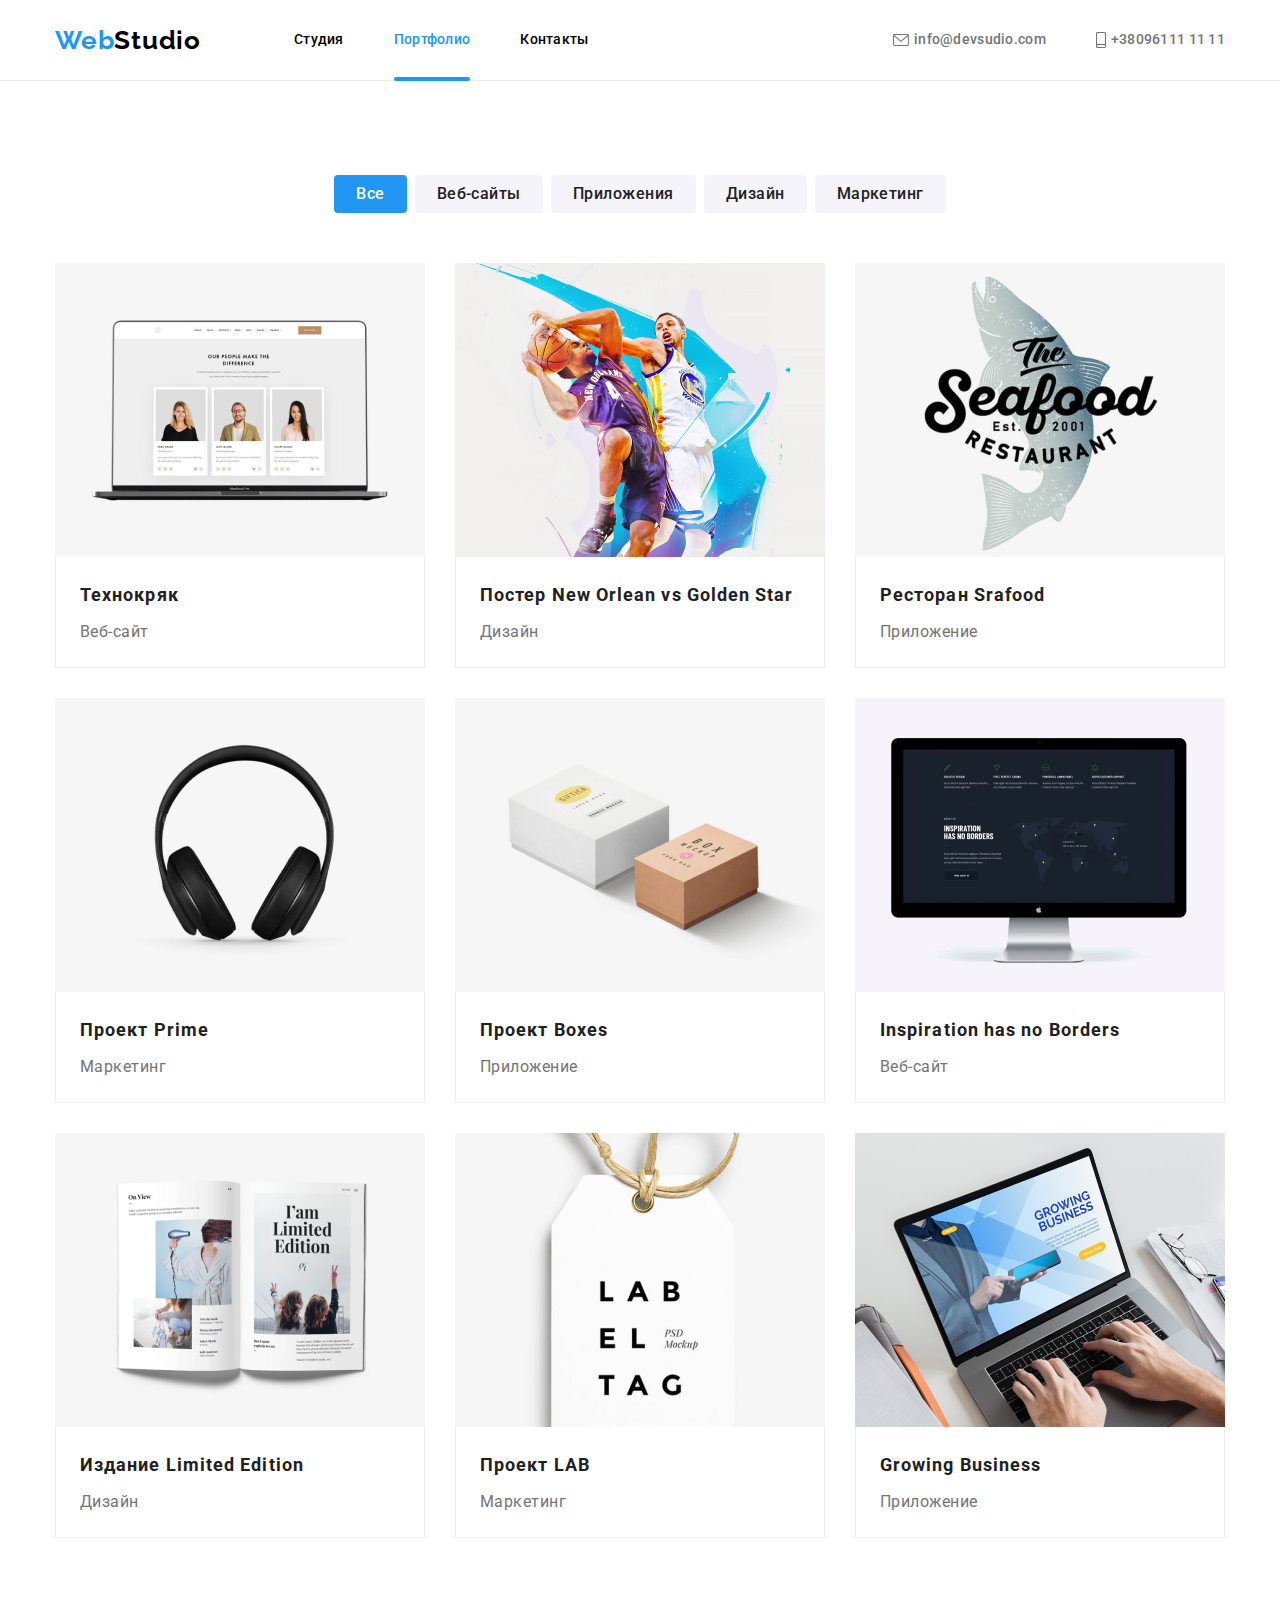
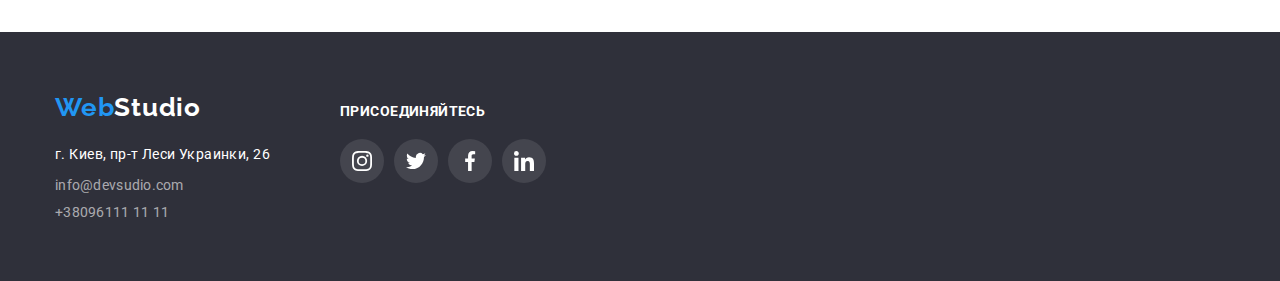
==== portfolio.html @ f9e0af10 "репозиторий для 6 дз" ====
<!DOCTYPE html>
<html lang="ru">
<head>
    <meta charset="UTF-8">
    <meta http-equiv="X-UA-Compatible" content="IE=edge">
    <meta name="viewport" content="width=device-width, initial-scale=1.0">
    <title>WebStudio - Портфолио</title>
    <link rel="stylesheet" href="https://fonts.googleapis.com/css2?family=Raleway:wght@700&family=Roboto:wght@400;500;700;900&display=swap" >
    <link rel="stylesheet" href="./css/modern-normalize.css">
    <link rel="stylesheet" href="./css/styles.css">
  
</head>
<body>
    <header class="header">
        <div class="container">
        <nav class="nav">
        <a href="index.html" class="logo">Web<span class="logo-black-color">Studio</span></a>
        <ul class="nav-list">
        <li class="nav-links "><a href="index.html" class="nav-links-item">Студия</a></li>
        <li class="nav-links"><a href="portfolio.html" class="nav-links-item current">Портфолио</a></li>
        <li class="nav-links"><a href="" class="nav-links-item">Контакты</a></li>
        </ul>
        </nav>
        <ul class="auth-list">
        <li class="auth-links">
            <a href="mailto:info@devsudio.com" class="auth-links-item">
                <svg class="auth-links-icons" width="16" height="12"><use href="./images/icons.svg#icon-envelope-1"></use>
                </svg>
                info@devsudio.com</a></li>
        <li class="auth-links"><a href="tel.:+380961111111" class="auth-links-item">
            <svg class="auth-links-icons" width="10" height="16">
                <use href="./images/icons.svg#icon-smartphone"></use>
            </svg>
            +38096111 11 11</a></li>
        </ul>
        </div>
    </header>
    <main>
        <!-- Our Products-->
        <section class="our-products">
<div class="container">
    <ul class="filter-list">
    <li class="filter-item">
        <button type="button" class="filter-item-btn active">Все</button>
    </li>
    <li class="filter-item">
        <button type="button" class="filter-item-btn">Веб-сайты</button>
    </li>
    <li class="filter-item">
        <button type="button" class="filter-item-btn">Приложения</button>
    </li>
    <li class="filter-item">
        <button type="button" class="filter-item-btn">Дизайн</button>
    </li>
    <li class="filter-item">
        <button type="button" class="filter-item-btn">Маркетинг</button>
    </li>
    </ul>

<h1 hidden>Наши проекты</h1>
<ul class="our-products-list">
<li class="our-products-item">
    <!-- <div class="card"> -->
        <a href="" class="our-products-item-link">
            <div class="overlay">
                <img src="./images/techocrack.jpg" alt="технокряк" width="370">            
                <p>Технокряк это современная площадка распространения коронавируса. Компании используют эту платформу для цифрового шпионажа и атак на защищённые сервера конкурентов.</p>
            </div>
            <div class="our-product-items-text">
            <h2 class="our-products-item-h2">Технокряк</h2>
            <p class="our-products-item-p">Веб-сайт</p>
            </div>
        </a>
    <!-- </div> -->
    
</li>
<li class="our-products-item">
    <!-- <div class="card"> -->
        <a href="" class="our-products-item-link">
        <div class="overlay">
            <img src="./images/new-orlean-vs-golden-star.jpg" alt="постер new orlean vs golden star" width="370">
            <p>Технокряк это современная площадка распространения коронавируса. Компании используют эту платформу для цифрового шпионажа и атак на защищённые сервера конкурентов.</p>
        </div>
        <div class="our-product-items-text">
        <h2 class="our-products-item-h2">Постер New Orlean vs Golden Star</h2>
        <p class="our-products-item-p">Дизайн</p>
        </div>
    </a>
<!-- </div> -->
</li>
<li class="our-products-item">
    <!-- <div class="card"> -->
        <a href="" class="our-products-item-link">
        <div class="overlay">
            <img src="./images/seafood.jpg" alt="seafood" width="370">
            <p>Технокряк это современная площадка распространения коронавируса. Компании используют эту платформу для цифрового шпионажа и атак на защищённые сервера конкурентов.</p>
        </div>
        <div class="our-product-items-text">
        <h2 class="our-products-item-h2">Ресторан Srafood</h2>
        <p class="our-products-item-p">Приложение</p>
        </div>
    </a>
<!-- </div> -->
</li>
<li class="our-products-item">
    <!-- <div class="card"> -->
        <a href="" class="our-products-item-link">
        <div class="overlay">
            <img src="./images/prinme.jpg" alt="Project Prime" width="370">
            <p>Технокряк это современная площадка распространения коронавируса. Компании используют эту платформу для цифрового шпионажа и атак на защищённые сервера конкурентов.</p>
        </div>
        <div class="our-product-items-text">
        <h2 class="our-products-item-h2">Проект Prime</h2>
        <p class="our-products-item-p">Маркетинг</p>
        </div>
    </a>
<!-- </div> -->
</li>
<li class="our-products-item">
    <!-- <div class="card"> -->
        <a href="" class="our-products-item-link">
        <div class="overlay">
            <img src="./images/boxes.jpg" alt="Project boxes" width="370">
            <p>Технокряк это современная площадка распространения коронавируса. Компании используют эту платформу для цифрового шпионажа и атак на защищённые сервера конкурентов.</p>
        </div>
        <div class="our-product-items-text">
        <h2 class="our-products-item-h2">Проект Boxes</h2>
        <p class="our-products-item-p">Приложение</p>
        </div>
    </a>
<!-- </div> -->
</li>
<li class="our-products-item">
    <!-- <div class="card"> -->
        <a href="" class="our-products-item-link">
        <div class="overlay">
            <img src="./images/inspiration.jpg" alt="inspiration" width="370">
            <p>Технокряк это современная площадка распространения коронавируса. Компании используют эту платформу для цифрового шпионажа и атак на защищённые сервера конкурентов.</p>
        </div>
        <div class="our-product-items-text">
        <h2 class="our-products-item-h2">Inspiration has no Borders</h2>
        <p class="our-products-item-p">Веб-сайт</p>
        </div>
    </a>
<!-- </div> -->
</li>
<li class="our-products-item">
    <!-- <div class="card"> -->
        <a href="" class="our-products-item-link">
            <div class="overlay">
                <img src="./images/limited-edition.jpg" alt="limited limited edition" width="370">
                <p>Технокряк это современная площадка распространения коронавируса. Компании используют эту платформу для цифрового шпионажа и атак на защищённые сервера конкурентов.</p>
            </div>
        <div class="our-product-items-text">
        <h2 class="our-products-item-h2">Издание Limited Edition</h2>
        <p class="our-products-item-p">Дизайн</p>
        </div>
    </a>
<!-- </div> -->
</li>
<li class="our-products-item">
    <!-- <div class="card"> -->
        <a href="" class="our-products-item-link">
            <div class="overlay">
                <img src="./images/lab.jpg" alt="Проект Lab" width="370">
                <p>Технокряк это современная площадка распространения коронавируса. Компании используют эту платформу для цифрового шпионажа и атак на защищённые сервера конкурентов.</p>
            </div>
        <div class="our-product-items-text">
        <h2 class="our-products-item-h2">Проект LAB</h2>
        <p class="our-products-item-p">Маркетинг</p>
        </div>
    </a>
<!-- </div> -->
</li>
<li class="our-products-item">
    <!-- <div class="card"> -->
        <a href="" class="our-products-item-link">
            <div class="overlay">
                <img src="./images/growing-business.jpg" alt="growing business" width="370">
                <p>Технокряк это современная площадка распространения коронавируса. Компании используют эту платформу для цифрового шпионажа и атак на защищённые сервера конкурентов.</p>
            </div>
        <div class="our-product-items-text">
        <h2 class="our-products-item-h2">Growing Business</h2>
        <p class="our-products-item-p">Приложение</p>
        </div>
    </a>
<!-- </div> -->
</li>
</ul>
</div>
</section>
</main>
<footer class="footer">
    <div class="container">
    <div class="join-footer">
    <a href="index.html" class="logo">Web<span class="logo-white-color">Studio </span></a>
    <address>
    <p class="footer-p">г. Киев, пр-т Леси Украинки, 26</p>
    <ul>
    <li class="auth-links"><a href="mailto:info@devsudio.com" class="auth-links-item-footer">info@devsudio.com</a></li>
    <li class="auth-links"><a href="tel.:+380961111111" class="auth-links-item-footer">+38096111 11 11</a></li>
    </ul>
    </address>
    </div>
    <div class="join">
    <p class="join-title">Присоединяйтесь</p>
    <ul class="join-links-list">
        <li class="join-links-item"><a href="" class="join-link">
                <svg class="join-links-icons">
                    <use href="./images/icons.svg#icon-instagram-2-1"></use>
                </svg>
            </a></li>
        <li class="join-links-item"><a href="" class="join-link">
                <svg class="join-links-icons">
                    <use href="./images/icons.svg#icon-twitter-1-1"></use>
                </svg>
            </a></li>
        <li class="join-links-item"><a href="" class="join-link">
                <svg class="join-links-icons">
                    <use href="./images/icons.svg#icon-facebook-1-1"></use>
                </svg>
            </a></li>
        <li class="join-links-item"><a href="" class="join-link">
                <svg class="join-links-icons">
                    <use href="./images/icons.svg#icon-linkedin-1-1"></use>
                </svg>
            </a></li>
    </ul>
    </div>
    </div>
    </footer>
</body>
</html>
---- css/styles.css ----
:root {
  --accent-color: #2196f3;
  --primary-text-color: #757575;
  --title-text-color: #000000;
  --bcg-color: #2f303a;
  --light-bcg-color: #f5f4fa;
  --filter-item-text-color: #212121;
  --primary-white-color: #ffffff;
  --footer-auth-text-color: rgba(255, 255, 255, 0.6);
  --hero-button-accent-bcg-color: #188ce8;
  --client-icons-color: #afb1b8;
  --join-link-bg-color: rgba(255, 255, 255, 0.1);
}

body {
  font-family: "Roboto", sans-serif;
  color: var(--primary-text-color);
  background-color: var(--primary-white-color);

  margin: 0;
}
h1,
h2,
h3,
h4,
h5,
h6,
ul,
p {
  margin: 0px;
  padding: 0px;
}
img {
  display: block;
}

.logo-black-color {
  font-family: Raleway;
  font-weight: bold;
  font-size: 26px;
  line-height: 1.19;
  letter-spacing: 0.03em;
  color: var(--title-text-color);
  text-decoration: none;
}
.logo-white-color {
  font-family: Raleway;
  font-weight: bold;
  font-size: 26px;
  line-height: 1.19;
  letter-spacing: 0.03em;
  color: var(--primary-white-color);
  text-decoration: none;
}
.logo {
  font-family: Raleway;
  font-weight: bold;
  font-size: 26px;
  line-height: 1.19;
  letter-spacing: 0.03em;
  color: var(--accent-color);
  text-decoration: none;
  margin-right: 93px;
  padding-top: 24px;
  padding-bottom: 24px;
}
.footer .logo {
  display: inline-block;
  margin-right: 0px;
  padding-top: 0;
  padding-bottom: 0;
  margin-bottom: 20px;
}
.hero-section {
  background: linear-gradient(
      to right,
      rgba(47, 48, 58, 0.4),
      rgba(47, 48, 58, 0.4)
    ),
    url(../images/background-hero.jpg);
  padding-top: 200px;
  padding-bottom: 200px;
  max-width: 1600px;
  margin-left: auto;
  margin-right: auto;
}

.hero-title {
  color: var(--primary-white-color);
  font-weight: 900;
  font-size: 44px;
  line-height: 1.36;
  width: 696px;
  text-align: center;
  letter-spacing: 0.06em;
  text-transform: uppercase;
  margin-top: 0px;
  margin-left: auto;
  margin-right: auto;
}

.auth-links-icons {
  margin-right: 5px;
  fill: currentColor;
}

.nav-links-item:hover,
.nav-links-item:focus,
.auth-links-item:hover,
.auth-links-item:focus {
  color: var(--accent-color);
  fill: var(--accent-color);
}

.nav-list {
  display: flex;
}

.auth-list {
  display: flex;
}
.filter-list {
  list-style: none;
  display: flex;

  justify-content: center;
}

.nav-links-item {
  position: relative;
  display: block;
  padding-top: 32px;
  padding-bottom: 32px;
  color: var(--title-text-color);
  text-decoration: none;
  font-weight: 500;
  font-size: 14px;
  line-height: 1.14;
  letter-spacing: 0.02em;
  transition-property: color, fill;
  transition-timing-function: cubic-bezier(0.4, 0, 0.2, 1);
  transition-duration: 250ms;
}

.nav-links-item.current::after {
  content: "";
  position: absolute;
  bottom: -1px;

  display: block;
  width: 100%;
  height: 4px;
  background-color: var(--accent-color);
  border-radius: 2px;
}

.auth-links-item {
  display: flex;
  align-items: center;
  padding-top: 32px;
  padding-bottom: 32px;
  text-decoration: none;
  font-weight: 500;
  font-size: 14px;
  line-height: 1.14;
  letter-spacing: 0.02em;
  color: var(--primary-text-color);
  transition-property: color, fill;
  transition-timing-function: cubic-bezier(0.4, 0, 0.2, 1);
  transition-duration: 250ms;
}

.nav-links,
.auth-links {
  list-style: none;
}
.nav-links:not(:last-child) {
  margin-right: 50px;
}
.auth-links:not(:last-child) {
  margin-right: 50px;
}
.hero-button {
  display: block;
  border: none;
  border-radius: 4px;
  height: 50px;
  width: 200px;
  margin-left: auto;
  margin-right: auto;
  font-family: inherit;
  font-weight: bold;
  font-size: 16px;
  line-height: 1.87;
  letter-spacing: 0.06em;
  cursor: pointer;

  box-shadow: 0px 4px 4px rgba(0, 0, 0, 0.15);
  color: var(--primary-white-color);
  background-color: var(--accent-color);
  transition-property: background-color;
  transition-timing-function: cubic-bezier(0.4, 0, 0.2, 1);
  transition-duration: 250ms;
}

.hero-button:hover,
.hero-button:focus {
  background-color: var(--hero-button-accent-bcg-color);
}

.filter-item-btn {
  font-family: inherit;
  font-weight: 500;
  font-size: 16px;
  line-height: 1.62;
  text-align: center;
  letter-spacing: 0.03em;
  color: var(--filter-item-text-color);
  background-color: var(--light-bcg-color);
  border: none;
  border-radius: 4px;
  cursor: pointer;
  padding: 6px 22px 6px 22px;
  transition-property: color, background-color, box-shadow;
  transition-timing-function: cubic-bezier(0.4, 0, 0.2, 1);
  transition-duration: 250ms;
}

.filter-item-btn:hover,
.filter-item-btn:focus {
  background-color: var(--accent-color);
  color: var(--primary-white-color);
  box-shadow: 0px 3px 1px rgba(0, 0, 0, 0.1), 0px 1px 2px rgba(0, 0, 0, 0.08),
    0px 2px 2px rgba(0, 0, 0, 0.12);
}

.filter-item:not(:last-child) {
  margin-right: 8px;
}

.active {
  color: var(--primary-white-color);
  background-color: var(--accent-color);
}

.company-rules-section-h3 {
  margin-bottom: 10px;

  font-weight: bold;
  font-size: 14px;
  line-height: 1.14;
  letter-spacing: 0.03em;
  text-transform: uppercase;
  color: var(--title-text-color);
}
.company-rules-item > div {
  margin-bottom: 30px;
}

.company-rules-section-p {
  font-weight: normal;
  font-size: 14px;
  line-height: 1.71;
  letter-spacing: 0.03em;
}

.company-rules-section-ul {
  list-style: none;
  display: inline-flex;
}
.company-rules-icons {
  display: block;
  border-radius: 4px;
  margin-bottom: 30px;
}

.how-we-do-section-h2 {
  margin-bottom: 50px;
  font-weight: bold;
  font-size: 36px;
  line-height: 1.17;
  text-align: center;
  letter-spacing: 0.03em;
  color: var(--title-text-color);
}

.how-we-do-section-ul {
  list-style: none;
  display: flex;
  justify-content: center;
}

.how-we-do-item {
  position: relative;
}

.how-we-do-text {
  position: absolute;
  bottom: 0;
  height: 70px;
  width: 100%;
  background-color: rgba(47, 48, 58, 0.8);
}
.how-we-do-text > p {
  position: absolute;
  top: 50%;
  transform: translateY(-50%);

  /* outline: 3px solid yellow; */
  width: 100%;
  color: var(--primary-white-color);
  font-weight: bold;
  font-size: 14px;
  line-height: 16px;
  text-align: center;
  letter-spacing: 0.03em;
  text-transform: uppercase;
}

.how-we-do-item:not(:last-child) {
  margin-right: 30px;
}

.our-team-section {
  background-color: var(--light-bcg-color);
  padding-top: 94px;
  padding-bottom: 94px;
}
.our-team-section-ul {
  list-style: none;
  display: flex;
  justify-content: center;
}

.our-team-section-h2 {
  margin-bottom: 50px;
  font-weight: bold;
  font-size: 36px;
  line-height: 1.17;
  text-align: center;
  letter-spacing: 0.03em;
  color: var(--title-text-color);
}
.our-team-section-h3 {
  margin-bottom: 10px;
  font-weight: 500;
  font-size: 16px;
  line-height: 1.19;
  text-align: center;
  letter-spacing: 0.03em;
  color: var(--title-text-color);
}

.social-link {
  display: flex;
  width: 44px;
  height: 44px;
  align-items: center;
  justify-content: center;
  color: var(--client-icons-color);
  background-color: var(--primary-white-color);
  border-radius: 50%;
  transition-property: color, background-color;
  transition-timing-function: cubic-bezier(0.4, 0, 0.2, 1);
  transition-duration: 250ms;
}

.social-link:hover,
.social-link:focus {
  border-radius: 50%;
  background-color: var(--accent-color);
  /* display: flex;
  width: 44px;
  height: 44px;
  align-items: center;
  justify-content: center; */
  color: currentColor;
}
.social-links-item:not(:last-child) {
  margin-right: 10px;
}

.social-links-list {
  display: flex;
  list-style: none;
  justify-content: center;
}
.social-link:hover .social-links-icons,
.social-link:focus .social-links-icons {
  fill: #ffffff;
}

.social-links-icons {
  width: 20px;
  height: 20px;
  fill: currentColor;
  transition-property: fill;
  transition-timing-function: cubic-bezier(0.4, 0, 0.2, 1);
  transition-duration: 250ms;
}

.regular-clients {
  color: var(--client-icons-color);
  padding-top: 94px;
  padding-bottom: 94px;
}
.regular-clients-title {
  text-align: center;
  margin-bottom: 50px;

  font-weight: bold;
  font-size: 36px;
  line-height: 42px;
  text-align: center;
  letter-spacing: 0.03em;

  color: var(--filter-item-text-color);
}
.regular-clients-list {
  display: flex;
  list-style: none;
  padding: 0;
  margin: 0;
  justify-content: center;
}
.regular-clients-list > li {
  width: 170px;
  height: 92px;
  border-radius: 4px;
  display: flex;
  align-items: center;
  justify-content: center;
}
.regular-clients-list > li:not(:last-child) {
  margin-right: 30px;
}

.regular-clients-link {
  color: var(--client-icons-color);
  border: 1px solid var(--client-icons-color);
  border-radius: 4px;
  transition-property: fill, color, border-color;
  transition-timing-function: cubic-bezier(0.4, 0, 0.2, 1);
  transition-duration: 250ms;
}
.regular-clients-link:hover,
.regular-clients-link:focus {
  color: var(--accent-color);
  fill: var(--accent-color);
  border-color: var(--accent-color);
}

.regular-clients-icons {
  display: block;
  width: 170px;
  height: 92px;
  fill: currentColor;
}
.header {
  border-bottom: 1px solid #ececec;
}
.header .container {
  background-color: var(--primary-white-color);
  display: flex;
}

.header > ul {
  margin: 0px;
  padding: 0px;
}

.join {
  margin-left: 70px;
}
.footer {
  background-color: var(--bcg-color);
  padding-top: 60px;
  padding-bottom: 60px;
}

.footer-p {
  color: var(--primary-white-color);
  font-style: normal;
  font-weight: normal;
  font-size: 14px;
  line-height: 1.71;
  letter-spacing: 0.03em;
}
.footer .auth-links {
  margin-top: 9px;
  margin-right: 0;
}
.our-products {
  padding-top: 94px;
  padding-bottom: 94px;
}

.our-products-list {
  list-style: none;
  margin-top: 50px;
  display: flex;
  flex-wrap: wrap;
}

.our-products-item {
  /* position: relative; */
  margin-right: 30px;
  margin-bottom: 30px;
  max-width: 370px;
  background: #ffffff;
}

.our-products-item-link {
  text-decoration: none;
  color: currentColor;
  display: block;
  transition-property: box-shadow;
  transition-timing-function: cubic-bezier(0.4, 0, 0.2, 1);
  transition-duration: 250ms;
}

.our-products-item-link:hover,
.our-products-item-link:focus {
  box-shadow: 0px 1px 1px rgba(0, 0, 0, 0.12), 0px 4px 4px rgba(0, 0, 0, 0.06),
    1px 4px 6px rgba(0, 0, 0, 0.16);
}

.our-product-items-text {
  padding-top: 20px;
  padding-bottom: 20px;
  padding-left: 24px;
  padding-right: 24px;

  border-left: 1px solid #eeeeee;
  border-right: 1px solid #eeeeee;
  border-bottom: 1px solid #eeeeee;
}
.our-product-items-text > *:not(:last-child) {
  margin-bottom: 4px;
}

.our-products-item:nth-child(3n) {
  margin-right: 0;
}
.our-products-item:nth-last-child(-n + 3) {
  margin-bottom: 0;
}

.our-products-item-h2 {
  font-weight: bold;
  font-size: 18px;
  line-height: 2;
  letter-spacing: 0.06em;
  color: var(--filter-item-text-color);
}

.our-products-item-p {
  font-weight: normal;
  font-size: 16px;
  line-height: 1.87;
  letter-spacing: 0.03em;
}

.current {
  color: var(--accent-color);
}

.auth-links-item-footer {
  font-style: normal;
  text-decoration: none;
  font-weight: 400;
  font-size: 14px;
  line-height: 1.14;
  letter-spacing: 0.02em;
  color: var(--footer-auth-text-color);
  transition-property: color;
  transition-timing-function: cubic-bezier(0.4, 0, 0.2, 1);
  transition-duration: 250ms;
}

.nav-links-item-footer:hover,
.nav-links-item-footer:focus,
.auth-links-item-footer:hover,
.auth-links-item-footer:focus {
  color: var(--accent-color);
}

.company-rules-section {
  padding-top: 94px;
  padding-bottom: 94px;
}
.container {
  width: 1200px;
  margin-right: auto;
  margin-left: auto;
  padding-left: 15px;
  padding-right: 15px;
}

.company-rules-item {
  width: 270px;
  margin-right: 30px;
}

.company-rules-item:last-child {
  margin-right: 0px;
}

.how-we-do-section {
  padding-bottom: 94px;
}

.hero-button.accent {
  margin-top: 30px;
}

.our-team-item:not(:last-child) {
  margin-right: 30px;
}

.our-team-item {
  box-shadow: 0px 1px 3px rgba(0, 0, 0, 0.12), 0px 1px 1px rgba(0, 0, 0, 0.14),
    0px 2px 1px rgba(0, 0, 0, 0.2);
  border-radius: 0px 0px 4px 4px;
  background-color: var(--primary-white-color);
}

.our-team-item-text {
  padding: 30px 32px;
}

.our-team-section-p {
  margin-bottom: 16px;
  font-weight: normal;
  font-size: 16px;
  line-height: 1.19;
  text-align: center;
  letter-spacing: 0.03em;
}
.nav {
  display: flex;
  align-items: center;
  margin-right: auto;
}

.footer > .container {
  display: flex;
  align-items: baseline;
}
.join-title {
  font-style: normal;
  font-weight: bold;
  font-size: 14px;
  line-height: 16px;
  letter-spacing: 0.03em;
  text-transform: uppercase;
  color: var(--primary-white-color);
  margin-bottom: 20px;
}

.join-links-list {
  display: flex;
  list-style: none;
  justify-content: center;
}
.join-link {
  color: var(--primary-white-color);
  display: flex;
  width: 44px;
  height: 44px;
  align-items: center;
  justify-content: center;
  border-radius: 50%;
  background-color: var(--join-link-bg-color);
  transition-property: background-color;
  transition-timing-function: cubic-bezier(0.4, 0, 0.2, 1);
  transition-duration: 250ms;
}
.join-link:hover,
.join-link:focus {
  background-color: var(--accent-color);
}

.join-links-icons {
  width: 20px;
  height: 20px;
  fill: currentColor;
}
.join-links-item:not(:last-child) {
  margin-right: 10px;
}

.card {
  border: 1px solid #eeeeee;
  background: #ffffff;
  transition-property: box-shadow;
  transition-timing-function: cubic-bezier(0.4, 0, 0.2, 1);
  transition-duration: 250ms;
}
.card:hover,
.card:focus {
  box-shadow: 0px 1px 1px rgba(0, 0, 0, 0.12), 0px 4px 4px rgba(0, 0, 0, 0.06),
    1px 4px 6px rgba(0, 0, 0, 0.16);
}

.backdrop.is-hidden .modal {
  transform: translate(-50%, -50%) scale(0.9);
}

.modal {
  position: absolute;
  min-height: 30%;
  min-width: 45%;
  background-color: var(--primary-white-color);
  top: 50%;
  left: 50%;
  transform: translate(-50%, -50%) scale(1);
  transition-timing-function: cubic-bezier(0.4, 0, 0.2, 1);
  transition-duration: 250ms;
}

.close-modal {
  position: absolute;
  right: 8px;
  top: 8px;
  width: 30px;
  height: 30px;
  background-image: url(../images/close-modal.svg);
  background-size: cover;
  border: 1px solid rgba(0, 0, 0, 0.1);
  border-radius: 50%;
  cursor: pointer;
}
.backdrop {
  position: fixed;
  top: 0;
  left: 0;
  width: 100%;
  height: 100%;
  /* display: none; */
  /* pointer-events: none; */

  background-color: rgba(0, 0, 0, 0.2);
  opacity: 1;
  transition-property: opacity;
  transition-timing-function: cubic-bezier(0.4, 0, 0.2, 1);
  transition-duration: 250ms;
}

.backdrop.is-hidden {
  opacity: 0;
  pointer-events: none;
}

.overlay {
  position: relative;
  overflow: hidden;
}
.overlay > p {
  position: absolute;
  top: 0;
  left: 0;
  bottom: 0;
  max-width: 370px;
  padding-top: 63px;
  padding-right: 24px;
  padding-left: 24px;
  padding-bottom: 63px;

  font-weight: normal;
  font-size: 18px;
  line-height: 1.56;
  letter-spacing: 0.03em;

  background-color: var(--accent-color);
  color: var(--primary-white-color);
  transform: translateY(101%);
  overflow: auto;
  transition-property: transform;
  transition-timing-function: cubic-bezier(0.4, 0, 0.2, 1);
  transition-duration: 250ms;
}

.our-products-item-link:hover .overlay > p,
.our-products-item-link:focus .overlay > p {
  transform: translateY(0);
}
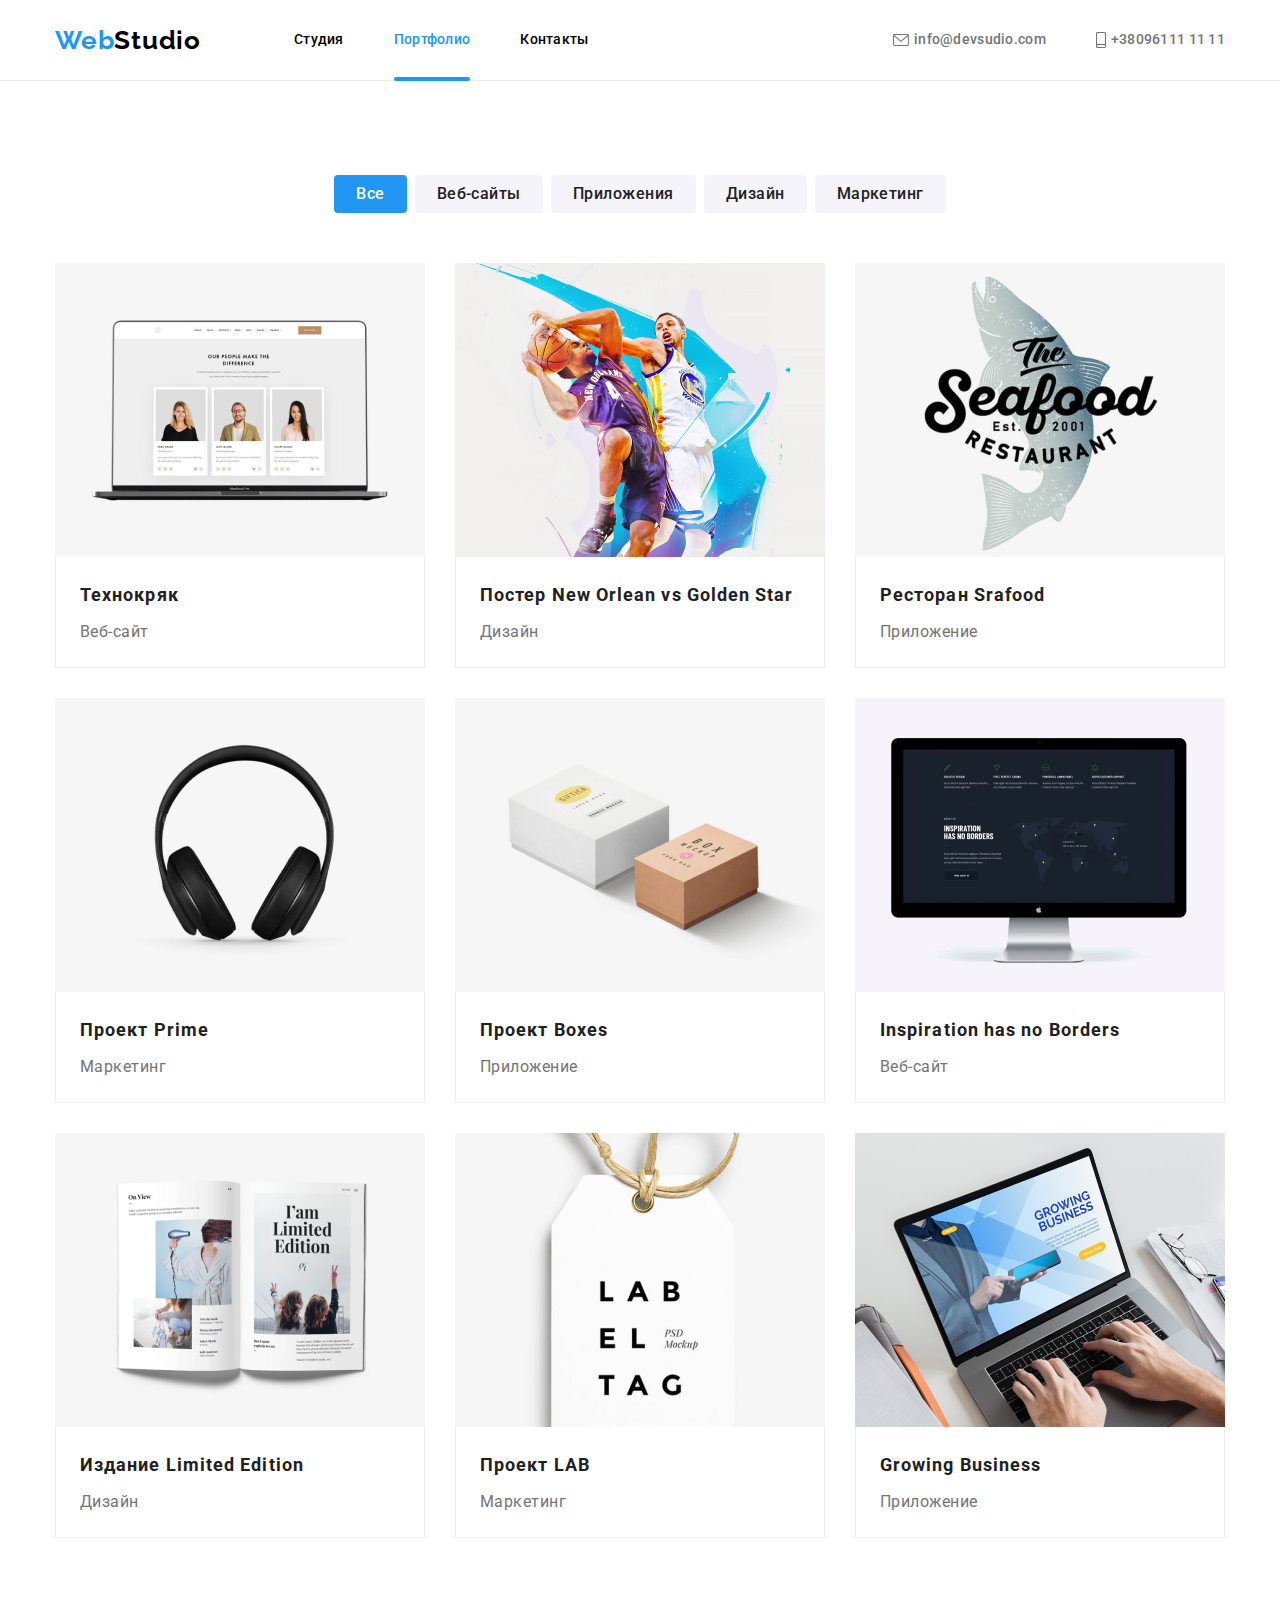
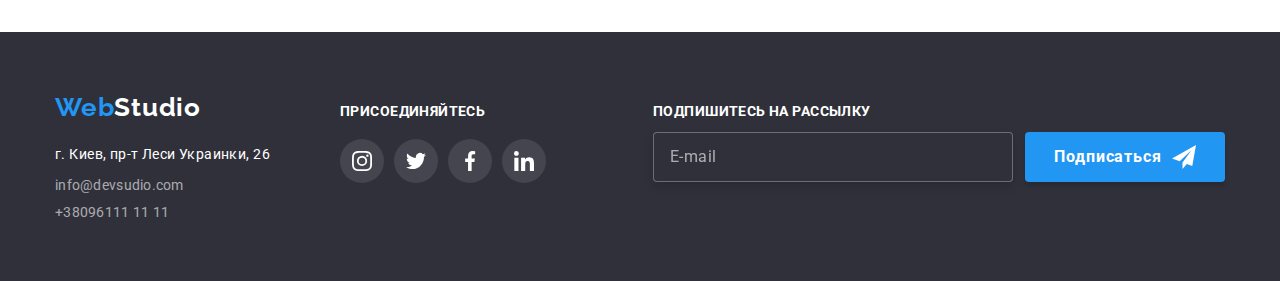
==== commit bb04dce7: "второй ресабмит" ====
--- a/portfolio.html
+++ b/portfolio.html
@@ -190,44 +190,55 @@
 </div>
 </section>
 </main>
-<footer class="footer">
-    <div class="container">
-    <div class="join-footer">
-    <a href="index.html" class="logo">Web<span class="logo-white-color">Studio </span></a>
-    <address>
-    <p class="footer-p">г. Киев, пр-т Леси Украинки, 26</p>
-    <ul>
-    <li class="auth-links"><a href="mailto:info@devsudio.com" class="auth-links-item-footer">info@devsudio.com</a></li>
-    <li class="auth-links"><a href="tel.:+380961111111" class="auth-links-item-footer">+38096111 11 11</a></li>
-    </ul>
-    </address>
-    </div>
-    <div class="join">
-    <p class="join-title">Присоединяйтесь</p>
-    <ul class="join-links-list">
-        <li class="join-links-item"><a href="" class="join-link">
-                <svg class="join-links-icons">
-                    <use href="./images/icons.svg#icon-instagram-2-1"></use>
-                </svg>
-            </a></li>
-        <li class="join-links-item"><a href="" class="join-link">
-                <svg class="join-links-icons">
-                    <use href="./images/icons.svg#icon-twitter-1-1"></use>
-                </svg>
-            </a></li>
-        <li class="join-links-item"><a href="" class="join-link">
-                <svg class="join-links-icons">
-                    <use href="./images/icons.svg#icon-facebook-1-1"></use>
-                </svg>
-            </a></li>
-        <li class="join-links-item"><a href="" class="join-link">
-                <svg class="join-links-icons">
-                    <use href="./images/icons.svg#icon-linkedin-1-1"></use>
-                </svg>
-            </a></li>
-    </ul>
-    </div>
-    </div>
+    <footer class="footer">
+        <div class="container">
+            <div class="join-footer">
+                <a href="index.html" class="logo">Web<span class="logo-white-color">Studio </span></a>
+                <address>
+                    <p class="footer-p">г. Киев, пр-т Леси Украинки, 26</p>
+                    <ul>
+                        <li class="auth-links"><a href="mailto:info@devsudio.com"
+                                class="auth-links-item-footer">info@devsudio.com</a></li>
+                        <li class="auth-links"><a href="tel.:+380961111111" class="auth-links-item-footer">+38096111 11
+                                11</a></li>
+                    </ul>
+                </address>
+            </div>
+            <div class="join">
+                <p class="join-title">Присоединяйтесь</p>
+                <ul class="join-links-list">
+                    <li class="join-links-item"><a href="" class="join-link">
+                            <svg class="join-links-icons">
+                                <use href="./images/icons.svg#icon-instagram-2-1"></use>
+                            </svg>
+                        </a></li>
+                    <li class="join-links-item"><a href="" class="join-link">
+                            <svg class="join-links-icons">
+                                <use href="./images/icons.svg#icon-twitter-1-1"></use>
+                            </svg>
+                        </a></li>
+                    <li class="join-links-item"><a href="" class="join-link">
+                            <svg class="join-links-icons">
+                                <use href="./images/icons.svg#icon-facebook-1-1"></use>
+                            </svg>
+                        </a></li>
+                    <li class="join-links-item"><a href="" class="join-link">
+                            <svg class="join-links-icons">
+                                <use href="./images/icons.svg#icon-linkedin-1-1"></use>
+                            </svg>
+                        </a></li>
+                </ul>
+            </div>
+            <div class="subscribe">
+                <p class="subscribe-title">подпишитесь на рассылку</p>
+                <form name="subscribe" class="subscribe-form">
+                    <input type="email" name="email" placeholder="E-mail" class="subscribe-mail">
+                    <button type="submit" class="submit-btn">Подписаться <svg>
+                            <use href="./images/icons.svg#icon-icon-send"></use>
+                        </svg></button>
+                </form>
+            </div>
+        </div>
     </footer>
 </body>
 </html>--- a/css/styles.css
+++ b/css/styles.css
@@ -646,6 +646,7 @@
 .footer > .container {
   display: flex;
   align-items: baseline;
+  justify-content: space-between;
 }
 .join-title {
   font-style: normal;
@@ -701,55 +702,6 @@
 .card:focus {
   box-shadow: 0px 1px 1px rgba(0, 0, 0, 0.12), 0px 4px 4px rgba(0, 0, 0, 0.06),
     1px 4px 6px rgba(0, 0, 0, 0.16);
-}
-
-.backdrop.is-hidden .modal {
-  transform: translate(-50%, -50%) scale(0.9);
-}
-
-.modal {
-  position: absolute;
-  min-height: 30%;
-  min-width: 45%;
-  background-color: var(--primary-white-color);
-  top: 50%;
-  left: 50%;
-  transform: translate(-50%, -50%) scale(1);
-  transition-timing-function: cubic-bezier(0.4, 0, 0.2, 1);
-  transition-duration: 250ms;
-}
-
-.close-modal {
-  position: absolute;
-  right: 8px;
-  top: 8px;
-  width: 30px;
-  height: 30px;
-  background-image: url(../images/close-modal.svg);
-  background-size: cover;
-  border: 1px solid rgba(0, 0, 0, 0.1);
-  border-radius: 50%;
-  cursor: pointer;
-}
-.backdrop {
-  position: fixed;
-  top: 0;
-  left: 0;
-  width: 100%;
-  height: 100%;
-  /* display: none; */
-  /* pointer-events: none; */
-
-  background-color: rgba(0, 0, 0, 0.2);
-  opacity: 1;
-  transition-property: opacity;
-  transition-timing-function: cubic-bezier(0.4, 0, 0.2, 1);
-  transition-duration: 250ms;
-}
-
-.backdrop.is-hidden {
-  opacity: 0;
-  pointer-events: none;
 }
 
 .overlay {
@@ -775,7 +727,7 @@
   background-color: var(--accent-color);
   color: var(--primary-white-color);
   transform: translateY(101%);
-  overflow: auto;
+  overflow: hidden;
   transition-property: transform;
   transition-timing-function: cubic-bezier(0.4, 0, 0.2, 1);
   transition-duration: 250ms;
@@ -785,3 +737,303 @@
 .our-products-item-link:focus .overlay > p {
   transform: translateY(0);
 }
+
+.backdrop.is-hidden .modal {
+  transform: translate(-50%, -50%) scale(0.9);
+}
+
+.modal {
+  position: absolute;
+  min-height: 45%;
+  min-width: 30%;
+
+  padding: 40px;
+  background-color: var(--primary-white-color);
+  top: 50%;
+  left: 50%;
+  transform: translate(-50%, -50%) scale(1);
+  transition-timing-function: cubic-bezier(0.4, 0, 0.2, 1);
+  transition-duration: 250ms;
+
+  box-shadow: 0px 1px 3px rgba(0, 0, 0, 0.12), 0px 1px 1px rgba(0, 0, 0, 0.14),
+    0px 2px 1px rgba(0, 0, 0, 0.2);
+  border-radius: 4px;
+}
+.form-title {
+  margin-bottom: 12px;
+  font-weight: bold;
+  font-size: 20px;
+  line-height: 23px;
+  text-align: center;
+  letter-spacing: 0.03em;
+  color: #212121;
+}
+
+.close-modal {
+  position: absolute;
+  /* display: flex; */
+  /* align-items: center; */
+  /* justify-content: center; */
+  right: 8px;
+  top: 8px;
+  width: 30px;
+  height: 30px;
+  padding: 0;
+  background-color: #ffffff;
+  /* background-image: url(../images/close-modal.svg); */
+  border: none;
+  border-radius: 50%;
+  cursor: pointer;
+  transition-property: fill;
+  transition-timing-function: cubic-bezier(0.4, 0, 0.2, 1);
+  transition-duration: 250ms;
+  border: 1px solid rgba(0, 0, 0, 0.1);
+}
+
+.close-modal > svg {
+  position: absolute;
+  top: 50%;
+  left: 50%;
+  transform: translate(-50%, -50%);
+  width: 11px;
+  height: 11px;
+
+  fill: black;
+  transition-property: fill;
+  transition-timing-function: cubic-bezier(0.4, 0, 0.2, 1);
+  transition-duration: 250ms;
+}
+
+.close-modal:hover svg,
+.close-modal:focus svg {
+  fill: var(--accent-color);
+}
+
+.backdrop {
+  position: fixed;
+  top: 0;
+  left: 0;
+  width: 100%;
+  height: 100%;
+  /* display: none; */
+  /* pointer-events: none; */
+
+  background-color: rgba(0, 0, 0, 0.2);
+  opacity: 1;
+  transition-property: opacity;
+  transition-timing-function: cubic-bezier(0.4, 0, 0.2, 1);
+  transition-duration: 250ms;
+}
+
+.backdrop.is-hidden {
+  opacity: 0;
+  pointer-events: none;
+}
+
+.user-info-comment {
+  resize: none;
+}
+.user-info-comment.field {
+  padding: 12px 16px;
+}
+.form-field {
+  display: flex;
+  position: relative;
+  flex-direction: column;
+  margin-bottom: 10px;
+
+  font-weight: normal;
+  font-size: 12px;
+  line-height: 14px;
+  letter-spacing: 0.01em;
+  color: #757575;
+}
+label[class="form-field"] {
+  margin-bottom: 20px;
+}
+
+.form-field-icon {
+  display: inline-block;
+  position: absolute;
+  width: 18px;
+  height: 18px;
+  overflow: visible;
+
+  top: 29px;
+  left: 12px;
+  transition-property: fill;
+  transition-timing-function: cubic-bezier(0.4, 0, 0.2, 1);
+  transition-duration: 250ms;
+  /* fill: var(--accent-color); */
+}
+.field {
+  padding-top: 12px;
+  padding-bottom: 12px;
+  padding-right: 16px;
+  padding-left: 40px;
+  margin-top: 4px;
+  /* margin-bottom: 10px; */
+
+  font-weight: normal;
+  font-size: 12px;
+  line-height: 14px;
+  letter-spacing: 0.01em;
+
+  color: rgba(117, 117, 117, 0.5);
+  border: 1px solid rgba(33, 33, 33, 0.2);
+  border-radius: 4px;
+  transition-property: fill, border;
+  transition-timing-function: cubic-bezier(0.4, 0, 0.2, 1);
+  transition-duration: 250ms;
+}
+
+.field:focus-visible {
+  border: 1px solid var(--accent-color);
+  outline: none;
+}
+.field:focus-visible + .form-field-icon {
+  fill: var(--accent-color);
+}
+
+.policy {
+  appearance: none;
+}
+
+.policy-text {
+  display: flex;
+  align-items: center;
+  justify-content: center;
+  margin-bottom: 30px;
+
+  font-family: Roboto;
+  font-weight: normal;
+  font-size: 14px;
+  line-height: 1.71;
+  letter-spacing: 0.03em;
+  color: var(--primary-text-color);
+}
+.policy-text a {
+  font-family: Roboto;
+  font-weight: normal;
+  font-size: 14px;
+  line-height: 1.71;
+  letter-spacing: 0.03em;
+  color: var(--accent-color);
+}
+
+.policy-check {
+  display: inline-block;
+  margin-right: 7px;
+  width: 16px;
+  height: 15px;
+  /* background-color: orange; */
+  /* background-image: url(../images/vector.svg);
+  background-size: contain; */
+  cursor: pointer;
+  fill: var(--filter-item-text-color);
+  transition-property: fill;
+  transition-timing-function: cubic-bezier(0.4, 0, 0.2, 1);
+  transition-duration: 250ms;
+}
+
+.policy:checked + .policy-check {
+  fill: var(--accent-color);
+  background-color: var(--accent-color);
+  background-image: url(../images/Vector1.svg);
+  background-position: center;
+  background-repeat: no-repeat;
+  background-size: contain;
+}
+
+.policy-text:hover .policy-check {
+  fill: var(--accent-color);
+}
+.policy:focus + .policy-check {
+  fill: var(--accent-color);
+}
+.policy-text:hover {
+  cursor: pointer;
+}
+
+.submit-btn {
+  display: flex;
+  align-items: center;
+  justify-content: center;
+  width: 200px;
+  border: none;
+  border-radius: 4px;
+  padding-top: 10px;
+  padding-bottom: 10px;
+  margin-left: auto;
+  margin-right: auto;
+  cursor: pointer;
+  box-shadow: 0px 4px 4px rgba(0, 0, 0, 0.15);
+
+  background-color: var(--accent-color);
+  color: #ffffff;
+  font-style: normal;
+  font-weight: bold;
+  font-size: 16px;
+  line-height: 30px;
+  letter-spacing: 0.06em;
+
+  transition-property: background-color;
+  transition-timing-function: cubic-bezier(0.4, 0, 0.2, 1);
+  transition-duration: 250ms;
+}
+.submit-btn > svg {
+  width: 24px;
+  height: 24px;
+  margin-left: 10px;
+}
+.submit-btn:hover,
+.submit-btn:focus {
+  background-color: var(--hero-button-accent-bcg-color);
+}
+.group {
+  display: flex;
+  align-items: center;
+  margin-bottom: 30px;
+}
+
+.subscribe {
+  margin-left: auto;
+  font-family: Roboto;
+  font-style: normal;
+}
+
+.subscribe-form {
+  display: flex;
+}
+
+.subscribe-title {
+  margin-bottom: 14px;
+  font-weight: bold;
+  font-size: 14px;
+  line-height: 1.02;
+  letter-spacing: 0.03em;
+  text-transform: uppercase;
+  color: #ffffff;
+}
+
+.subscribe-mail {
+  width: 360px;
+  padding: 15px 16px;
+  margin-right: 12px;
+  background: #2f303a;
+  color: #ffffff;
+  border: 1px solid rgba(255, 255, 255, 0.3);
+  filter: drop-shadow(0px 4px 4px rgba(0, 0, 0, 0.15));
+  border-radius: 4px;
+}
+.subscribe-mail::placeholder {
+  font-weight: normal;
+  font-size: 16px;
+  line-height: 1.25;
+
+  display: flex;
+  align-items: center;
+  letter-spacing: 0.03em;
+
+  color: rgba(255, 255, 255, 0.6);
+}
